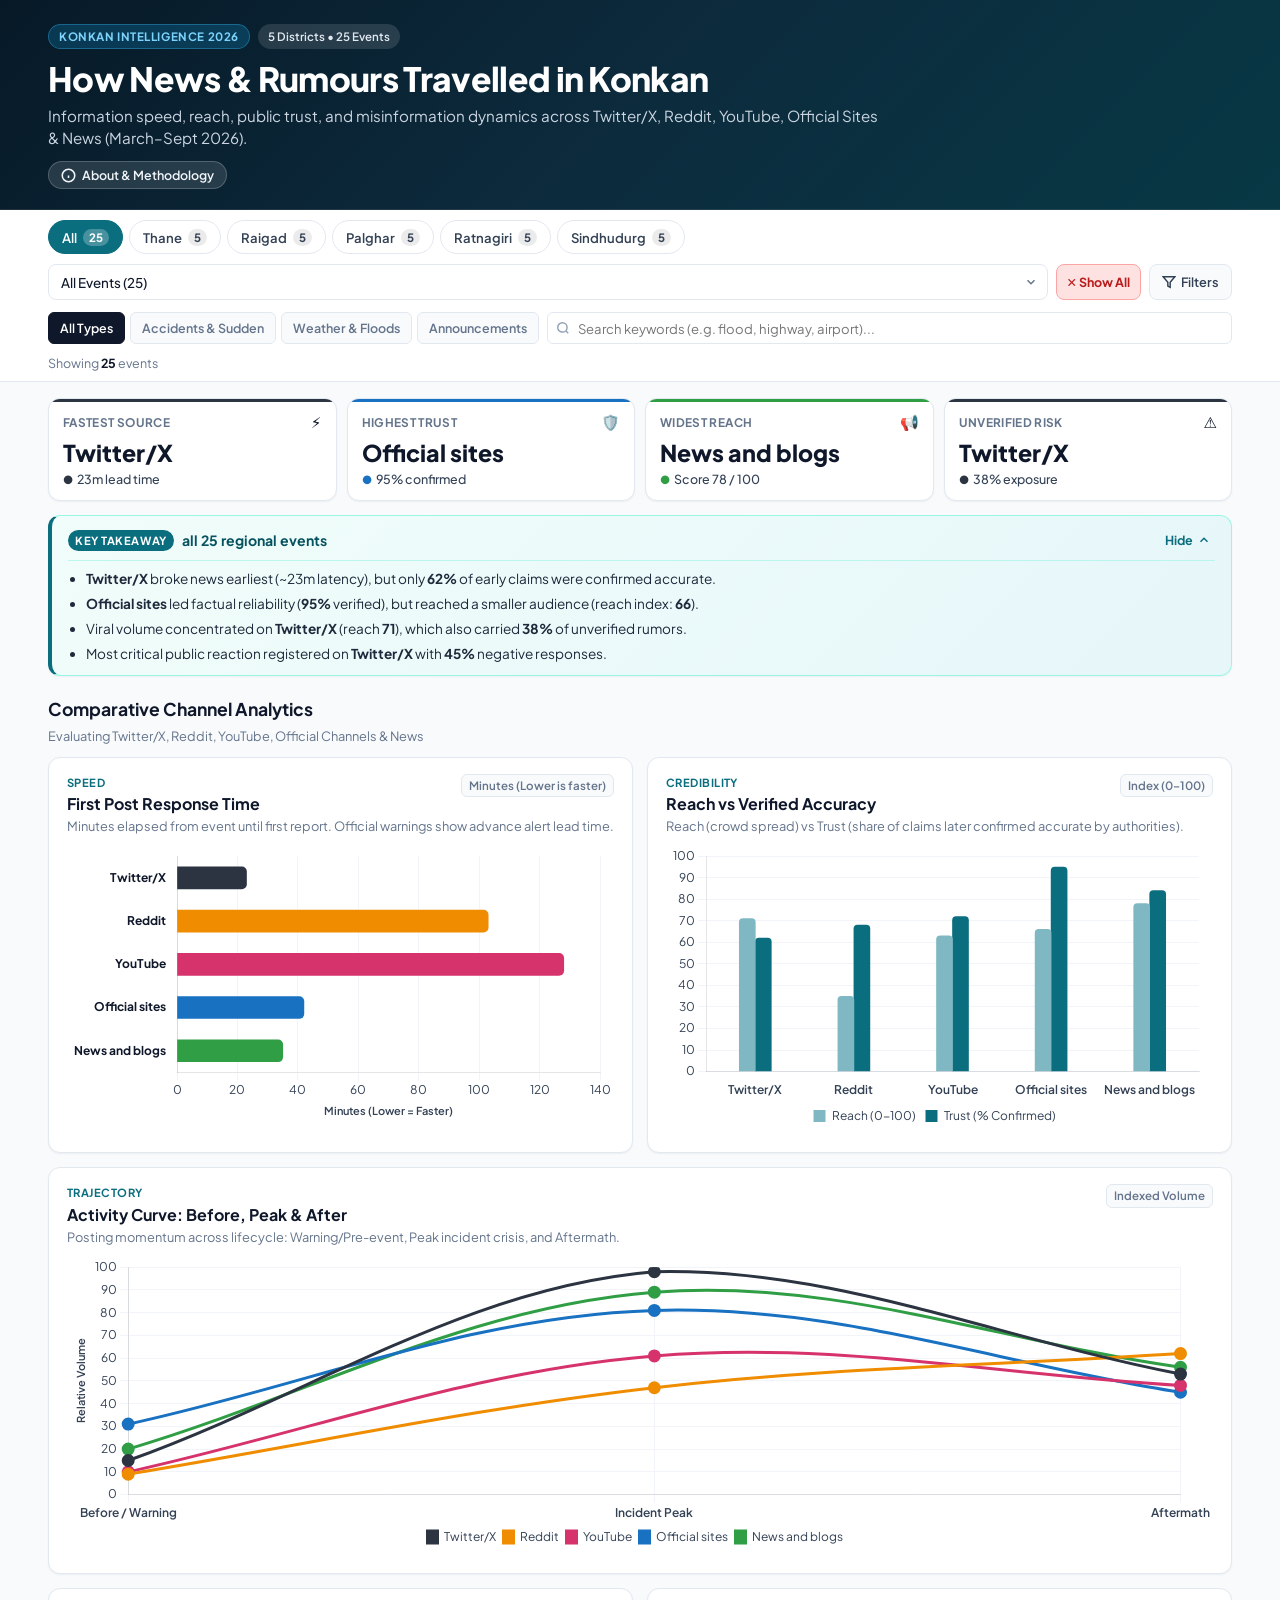
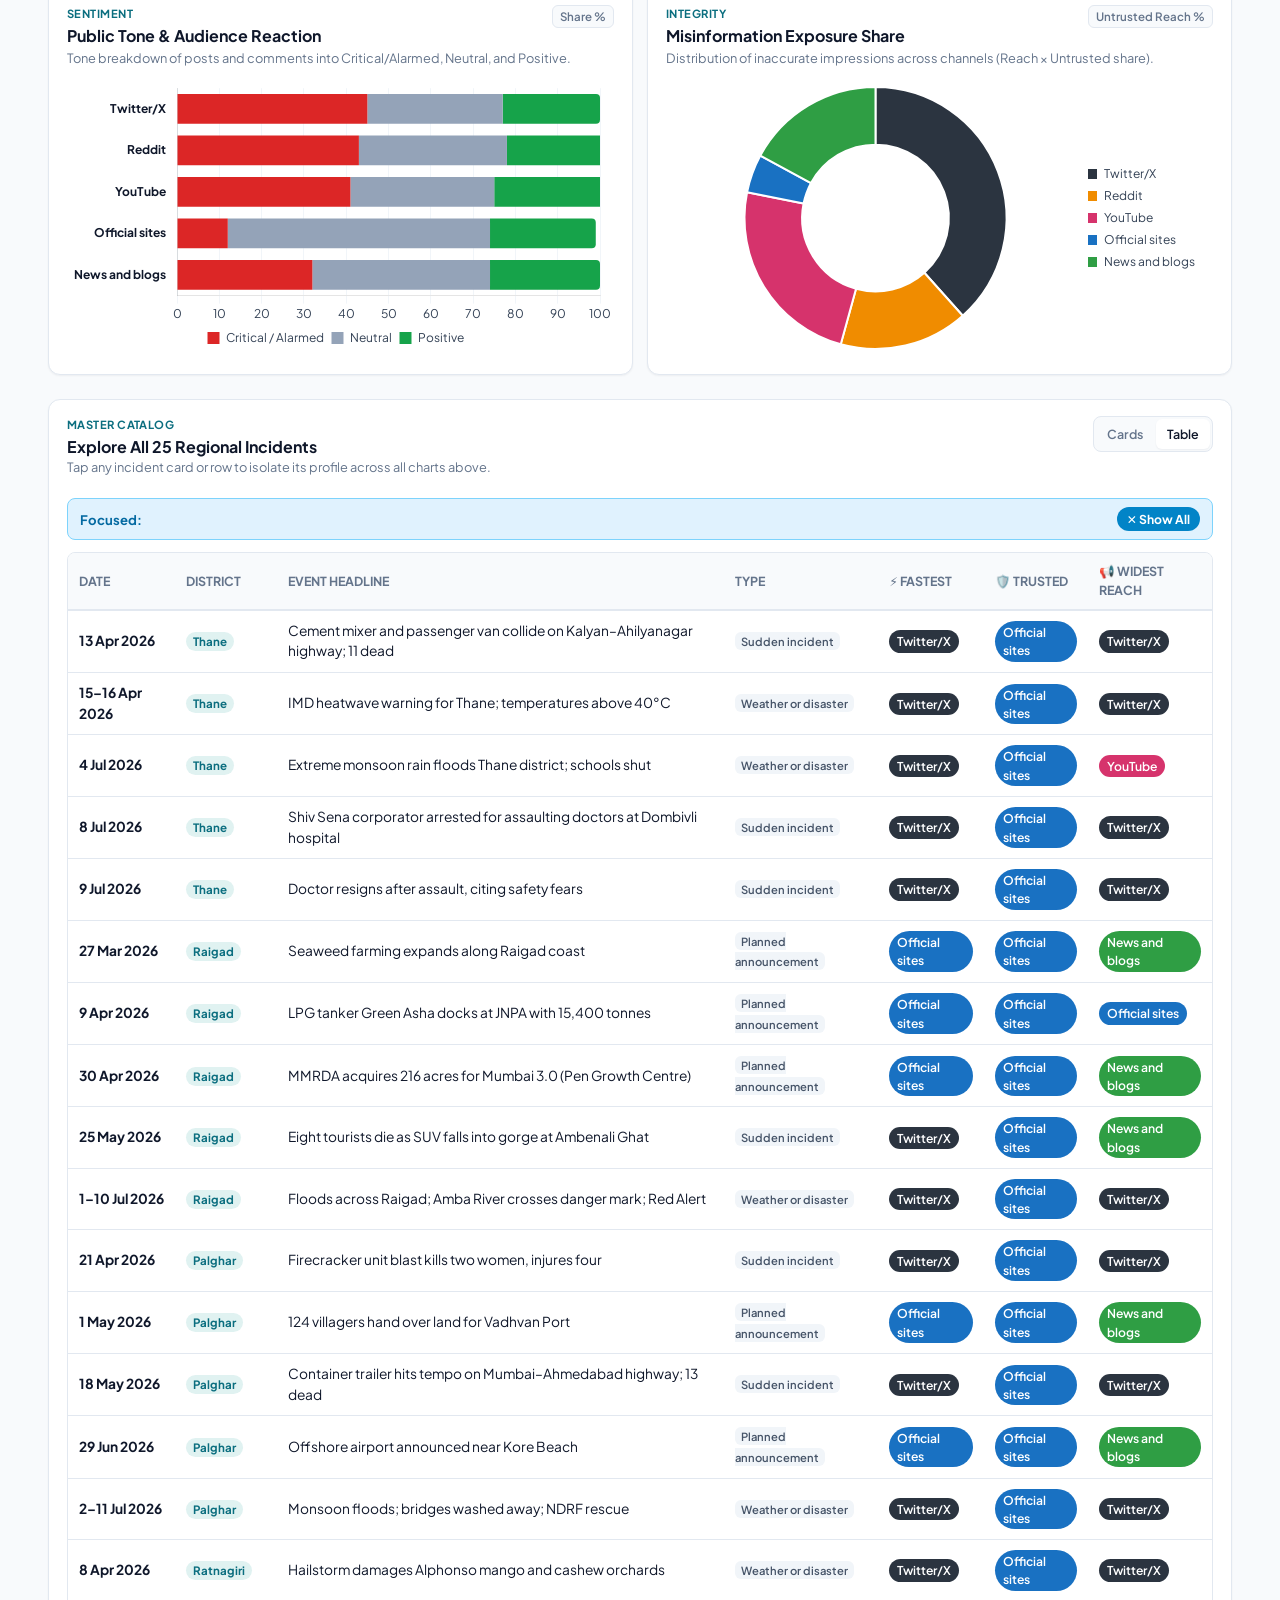
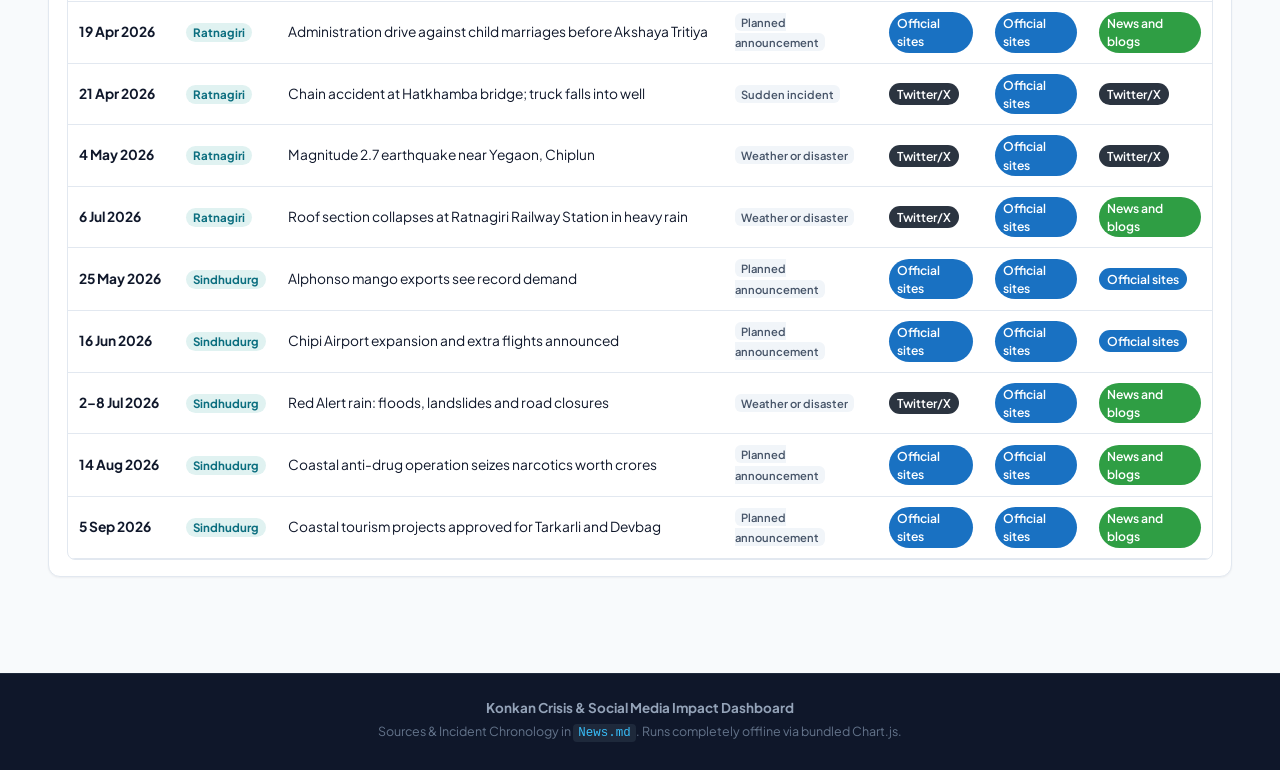
==== dash/index.html @ 069e2e02 "Initial commit" ====
<!DOCTYPE html>
<html lang="en">
<head>
<meta charset="utf-8">
<meta name="viewport" content="width=device-width, initial-scale=1, viewport-fit=cover">
<meta name="theme-color" content="#0b6e7f">
<title>Konkan Crisis & Social Media Impact Dashboard</title>
<link rel="preconnect" href="https://fonts.googleapis.com">
<link rel="preconnect" href="https://fonts.gstatic.com" crossorigin>
<link href="https://fonts.googleapis.com/css2?family=Plus+Jakarta+Sans:wght@400;500;600;700;800&display=swap" rel="stylesheet">
<link rel="stylesheet" href="styles.css">
</head>
<body>

<!-- Header (Clean, Compact, Non-Intrusive) -->
<header class="top">
  <div class="top-content">
    <div class="badge-row">
      <span class="region-badge">Konkan Intelligence 2026</span>
      <span class="coverage-badge">5 Districts • 25 Events</span>
    </div>
    <h1>How News & Rumours Travelled in Konkan</h1>
    <p class="sub">
      Information speed, reach, public trust, and misinformation dynamics across Twitter/X, Reddit, YouTube, Official Sites & News (March–Sept 2026).
    </p>
    <div class="header-actions">
      <button id="toggleInfoBtn" class="btn-subtle" aria-expanded="false" aria-controls="methodologyBanner">
        <svg width="15" height="15" viewBox="0 0 24 24" fill="none" stroke="currentColor" stroke-width="2.5"><circle cx="12" cy="12" r="10"/><path d="M12 16v-4"/><path d="M12 8h.01"/></svg>
        <span>About & Methodology</span>
      </button>
    </div>
  </div>
</header>

<!-- Collapsible Methodology / About Banner -->
<div id="methodologyBanner" class="methodology-banner" hidden>
  <div class="methodology-inner">
    <div>
      <h3>About this Research Model</h3>
      <p>Data aggregates major incident timelines from <strong>News.md</strong> across Thane, Raigad, Palghar, Ratnagiri, and Sindhudurg. Transmission speed, reach, verified trust, and misinformation indices are modelled from incident patterns across social and official channels.</p>
    </div>
    <button id="closeInfoBtn" class="btn-icon" aria-label="Close info panel">✕</button>
  </div>
</div>

<!-- Controls Bar (Mobile-friendly, doesn't eat screen space) -->
<div class="controls-wrapper" id="controlsWrap">
  <nav class="controls" aria-label="Filters and Controls">
    
    <!-- 1. District Swipeable Tabs (Always accessible) -->
    <div class="tabs-container">
      <div class="tabs-scroll" id="tabsScroll" role="tablist">
        <div class="tabs" id="tabs"></div>
      </div>
    </div>

    <!-- 2. Streamlined Controls Row -->
    <div class="controls-main-row">
      
      <!-- Event Select Picker -->
      <div class="select-wrapper">
        <select id="eventSel" aria-label="Select specific incident"></select>
        <svg class="select-chevron" width="14" height="14" viewBox="0 0 24 24" fill="none" stroke="currentColor" stroke-width="2.5"><polyline points="6 9 12 15 18 9"/></svg>
      </div>

      <!-- Quick Reset Button (Visible when single event selected) -->
      <button id="resetEventBtn" class="btn-reset" hidden title="Clear event filter">
        ✕ Show All
      </button>

      <!-- Search & Filters Toggle Button on Mobile -->
      <button id="toggleFiltersBtn" class="btn-filter-toggle" aria-expanded="false">
        <svg width="14" height="14" viewBox="0 0 24 24" fill="none" stroke="currentColor" stroke-width="2.5"><polygon points="22 3 2 3 10 12.46 10 19 14 21 14 12.46 22 3"/></svg>
        <span>Filters</span>
      </button>

    </div>

    <!-- 3. Expandable / Collapsible Secondary Filters -->
    <div class="filters-expandable" id="filtersExpandable">
      
      <!-- Event Type Pills -->
      <div class="type-pills" id="typePills">
        <button class="pill-btn active" data-type="all">All Types</button>
        <button class="pill-btn" data-type="sudden">Accidents & Sudden</button>
        <button class="pill-btn" data-type="disaster">Weather & Floods</button>
        <button class="pill-btn" data-type="announce">Announcements</button>
      </div>

      <!-- Search Input -->
      <div class="search-box">
        <svg class="search-icon" width="14" height="14" viewBox="0 0 24 24" fill="none" stroke="currentColor" stroke-width="2.5"><circle cx="11" cy="11" r="8"/><path d="m21 21-4.35-4.35"/></svg>
        <input type="search" id="searchInput" placeholder="Search keywords (e.g. flood, highway, airport)..." aria-label="Search events">
        <button id="clearSearchBtn" class="clear-input-btn" hidden aria-label="Clear search">✕</button>
      </div>

    </div>

    <!-- 4. Active Filter Summary Bar -->
    <div class="active-filter-bar" id="activeFilterBar">
      <div class="filter-status" id="filterStatusText">Showing all 25 events across Konkan</div>
      <button id="resetAllFiltersBtn" class="btn-link" hidden>Reset filters</button>
    </div>

  </nav>
</div>

<!-- Main Dashboard -->
<main id="mainContent">

  <!-- KPI Cards (2x2 on Mobile, 4-col on Desktop) -->
  <section class="kpis-section">
    <div class="kpis" id="kpis"></div>
  </section>

  <!-- Executive Insight Alert (Collapsible on Mobile to Save Screen Space) -->
  <section class="insight-card" id="insightCard">
    <div class="insight-header" id="insightHeader">
      <div class="insight-header-left">
        <span class="insight-badge">Key Takeaway</span>
        <span class="insight-title" id="insightTitle">Incident Dynamics</span>
      </div>
      <button id="toggleInsightBtn" class="insight-toggle-btn" aria-expanded="true">
        <span id="insightToggleText">Hide</span>
        <svg id="insightToggleIcon" width="14" height="14" viewBox="0 0 24 24" fill="none" stroke="currentColor" stroke-width="2.5"><polyline points="18 15 12 9 6 15"/></svg>
      </button>
    </div>
    <div class="insight-content" id="insightContent" aria-live="polite"></div>
  </section>

  <!-- Visual Analytics Grid -->
  <section class="analytics-section">
    <div class="section-header">
      <h2 class="section-title">Comparative Channel Analytics</h2>
      <span class="section-subtitle">Evaluating Twitter/X, Reddit, YouTube, Official Channels & News</span>
    </div>

    <div class="grid">
      
      <!-- Speed Chart -->
      <article class="card">
        <div class="card-head">
          <div class="card-title-group">
            <span class="card-tag">Speed</span>
            <h2>First Post Response Time</h2>
          </div>
          <span class="card-unit">Minutes (Lower is faster)</span>
        </div>
        <p class="hint">Minutes elapsed from event until first report. Official warnings show advance alert lead time.</p>
        <div class="cv"><canvas id="cSpeed"></canvas></div>
      </article>

      <!-- Reach vs Trust Chart -->
      <article class="card">
        <div class="card-head">
          <div class="card-title-group">
            <span class="card-tag">Credibility</span>
            <h2>Reach vs Verified Accuracy</h2>
          </div>
          <span class="card-unit">Index (0–100)</span>
        </div>
        <p class="hint">Reach (crowd spread) vs Trust (share of claims later confirmed accurate by authorities).</p>
        <div class="cv cv-rt"><canvas id="cRT"></canvas></div>
      </article>

      <!-- Phase Curve Chart (Full width) -->
      <article class="card wide">
        <div class="card-head">
          <div class="card-title-group">
            <span class="card-tag">Trajectory</span>
            <h2>Activity Curve: Before, Peak & After</h2>
          </div>
          <span class="card-unit">Indexed Volume</span>
        </div>
        <p class="hint">Posting momentum across lifecycle: Warning/Pre-event, Peak incident crisis, and Aftermath.</p>
        <div class="cv cv-phase"><canvas id="cPhase"></canvas></div>
      </article>

      <!-- Public Tone Stacked Bar Chart -->
      <article class="card">
        <div class="card-head">
          <div class="card-title-group">
            <span class="card-tag">Sentiment</span>
            <h2>Public Tone & Audience Reaction</h2>
          </div>
          <span class="card-unit">Share %</span>
        </div>
        <p class="hint">Tone breakdown of posts and comments into Critical/Alarmed, Neutral, and Positive.</p>
        <div class="cv cv-sent"><canvas id="cSent"></canvas></div>
      </article>

      <!-- Misinformation Exposure Doughnut Chart -->
      <article class="card">
        <div class="card-head">
          <div class="card-title-group">
            <span class="card-tag">Integrity</span>
            <h2>Misinformation Exposure Share</h2>
          </div>
          <span class="card-unit">Untrusted Reach %</span>
        </div>
        <p class="hint">Distribution of inaccurate impressions across channels (Reach × Untrusted share).</p>
        <div class="cv cv-mis"><canvas id="cMis"></canvas></div>
      </article>

    </div>
  </section>

  <!-- Events Catalog Section -->
  <section class="card events-card" id="eventsSection">
    <div class="events-card-head">
      <div>
        <div class="card-title-group">
          <span class="card-tag">Master Catalog</span>
          <h2>Explore All 25 Regional Incidents</h2>
        </div>
        <p class="hint">Tap any incident card or row to isolate its profile across all charts above.</p>
      </div>

      <div class="events-view-toggle" id="viewToggleGroup">
        <button class="toggle-btn active" id="btnCardsView">Cards</button>
        <button class="toggle-btn" id="btnTableView">Table</button>
      </div>
    </div>

    <!-- Active event inspection banner -->
    <div id="inspectBanner" class="inspect-banner" hidden>
      <div class="inspect-info">
        <span class="inspect-label">Focused:</span>
        <strong id="inspectTitle"></strong>
      </div>
      <button id="inspectClearBtn" class="btn-pill-action">✕ Show All</button>
    </div>

    <!-- Touch-friendly Event Cards for Smartphone -->
    <div class="event-cards-grid" id="eventCards"></div>

    <!-- Desktop Table View -->
    <div class="table-container" id="eventTableWrap">
      <table id="tbl">
        <thead>
          <tr>
            <th>Date</th>
            <th>District</th>
            <th>Event Headline</th>
            <th>Type</th>
            <th>⚡ Fastest</th>
            <th>🛡️ Trusted</th>
            <th>📢 Widest Reach</th>
          </tr>
        </thead>
        <tbody></tbody>
      </table>
    </div>

    <div id="noEventsMessage" class="no-events-message" hidden>
      <p>No incidents match the active filters.</p>
      <button id="clearAllFiltersFromEmpty" class="btn-pill-action">Reset Filters</button>
    </div>
  </section>

</main>

<!-- Floating quick jump button for smartphone -->
<button id="floatingTopBtn" class="floating-btn" aria-label="Jump to charts" title="Jump up to charts">
  <svg width="16" height="16" viewBox="0 0 24 24" fill="none" stroke="currentColor" stroke-width="2.5"><polyline points="18 15 12 9 6 15"/></svg>
  <span>Charts</span>
</button>

<!-- Footer -->
<footer class="app-footer">
  <div class="footer-inner">
    <p><strong>Konkan Crisis & Social Media Impact Dashboard</strong></p>
    <p class="footer-sub">Sources & Incident Chronology in <code>News.md</code>. Runs completely offline via bundled Chart.js.</p>
  </div>
</footer>

<!-- Scripts -->
<script src="vendor/chart.umd.js"></script>
<script src="data.js"></script>
<script src="app.js"></script>
</body>
</html>
---- dash/styles.css ----
/* ==========================================================================
   Konkan Crisis & Social Media Dashboard - Modern Responsive Stylesheet
   Engineered for Mobile Precision & Desktop Visual Excellence
   ========================================================================== */

:root {
  --primary: #0b6e7f;
  --primary-hover: #07525f;
  --primary-subtle: #e6f4f6;
  --primary-border: #bce2e8;
  --primary-glow: rgba(11, 110, 127, 0.16);

  --ink: #0f172a;
  --ink-secondary: #334155;
  --mute: #64748b;
  --light-mute: #94a3b8;
  --line: #e2e8f0;
  --paper: #f8fafc;
  --card: #ffffff;

  --radius-xs: 6px;
  --radius-sm: 8px;
  --radius-md: 12px;
  --radius-lg: 16px;
  --radius-full: 9999px;

  --shadow-xs: 0 1px 2px rgba(15, 23, 42, 0.05);
  --shadow-sm: 0 1px 3px rgba(15, 23, 42, 0.07), 0 1px 2px rgba(15, 23, 42, 0.04);
  --shadow-md: 0 4px 6px -1px rgba(15, 23, 42, 0.08), 0 2px 4px -2px rgba(15, 23, 42, 0.04);
  --shadow-float: 0 10px 24px -3px rgba(11, 110, 127, 0.35);

  --font-sans: 'Plus Jakarta Sans', system-ui, -apple-system, BlinkMacSystemFont, "Segoe UI", Roboto, sans-serif;
}

*, *::before, *::after {
  box-sizing: border-box;
}

html {
  font-size: 16px;
  -webkit-text-size-adjust: 100%;
  scroll-behavior: smooth;
}

body {
  margin: 0;
  padding: 0;
  font-family: var(--font-sans);
  background-color: var(--paper);
  color: var(--ink);
  line-height: 1.5;
  -webkit-font-smoothing: antialiased;
}

:focus-visible {
  outline: 3px solid #38bdf8;
  outline-offset: 2px;
}

/* ==========================================================================
   Header Banner (Clean, Compact, Responsive)
   ========================================================================== */
.top {
  background: linear-gradient(135deg, #071927 0%, #0c2b3d 50%, #073844 100%);
  color: #ffffff;
  padding: 24px clamp(16px, 4vw, 48px) 20px;
  border-bottom: 1px solid rgba(255, 255, 255, 0.1);
}

.top-content {
  max-width: 1280px;
  margin: 0 auto;
}

.badge-row {
  display: flex;
  flex-wrap: wrap;
  gap: 8px;
  margin-bottom: 8px;
}

.region-badge {
  display: inline-flex;
  align-items: center;
  background: rgba(14, 165, 233, 0.22);
  color: #7dd3fc;
  border: 1px solid rgba(56, 189, 248, 0.35);
  font-size: 0.72rem;
  font-weight: 700;
  text-transform: uppercase;
  letter-spacing: 0.05em;
  padding: 3px 10px;
  border-radius: var(--radius-full);
}

.coverage-badge {
  display: inline-flex;
  align-items: center;
  background: rgba(255, 255, 255, 0.12);
  color: #e2e8f0;
  font-size: 0.72rem;
  font-weight: 600;
  padding: 3px 10px;
  border-radius: var(--radius-full);
}

.top h1 {
  margin: 0 0 6px 0;
  font-size: clamp(1.35rem, 2.8vw, 2.1rem);
  font-weight: 800;
  letter-spacing: -0.02em;
  line-height: 1.25;
}

.sub {
  margin: 0 0 12px;
  max-width: 76ch;
  color: #cbd5e1;
  font-size: clamp(0.85rem, 1.4vw, 0.95rem);
  line-height: 1.45;
}

.header-actions {
  display: flex;
  gap: 8px;
}

.btn-subtle {
  display: inline-flex;
  align-items: center;
  gap: 6px;
  background: rgba(255, 255, 255, 0.12);
  color: #f1f5f9;
  border: 1px solid rgba(255, 255, 255, 0.2);
  padding: 5px 12px;
  border-radius: var(--radius-full);
  font-family: inherit;
  font-size: 0.78rem;
  font-weight: 600;
  cursor: pointer;
  transition: all 0.2s ease;
}

.btn-subtle:hover {
  background: rgba(255, 255, 255, 0.22);
}

/* Collapsible methodology panel */
.methodology-banner {
  background: #0d2133;
  color: #e2e8f0;
  border-bottom: 1px solid rgba(255, 255, 255, 0.12);
  padding: 14px clamp(16px, 4vw, 48px);
}

.methodology-inner {
  max-width: 1280px;
  margin: 0 auto;
  display: flex;
  align-items: flex-start;
  justify-content: space-between;
  gap: 16px;
}

.methodology-inner h3 {
  margin: 0 0 4px;
  font-size: 0.92rem;
  color: #38bdf8;
}

.methodology-inner p {
  margin: 0;
  font-size: 0.84rem;
  line-height: 1.45;
  color: #cbd5e1;
}

.btn-icon {
  background: transparent;
  border: none;
  color: #94a3b8;
  font-size: 1.1rem;
  cursor: pointer;
  padding: 4px;
  border-radius: var(--radius-xs);
}

/* ==========================================================================
   Controls Bar (Desktop Sticky, Mobile Streamlined)
   ========================================================================== */
.controls-wrapper {
  background: rgba(255, 255, 255, 0.96);
  backdrop-filter: blur(10px);
  -webkit-backdrop-filter: blur(10px);
  border-bottom: 1px solid var(--line);
  position: sticky;
  top: 0;
  z-index: 100;
}

.controls {
  max-width: 1280px;
  margin: 0 auto;
  padding: 8px clamp(16px, 4vw, 48px);
  display: flex;
  flex-direction: column;
  gap: 8px;
}

/* Swipeable District Tabs */
.tabs-container {
  display: flex;
  align-items: center;
  overflow: hidden;
}

.tabs-scroll {
  overflow-x: auto;
  -webkit-overflow-scrolling: touch;
  scrollbar-width: none;
  padding: 2px 0;
  width: 100%;
}

.tabs-scroll::-webkit-scrollbar {
  display: none;
}

.tabs {
  display: flex;
  gap: 6px;
  width: max-content;
}

.tab {
  background: #ffffff;
  border: 1px solid var(--line);
  color: var(--ink-secondary);
  padding: 6px 13px;
  border-radius: var(--radius-full);
  font-family: inherit;
  font-size: 0.82rem;
  font-weight: 600;
  cursor: pointer;
  white-space: nowrap;
  display: inline-flex;
  align-items: center;
  gap: 6px;
  min-height: 34px;
  transition: all 0.15s ease;
  user-select: none;
  -webkit-tap-highlight-color: transparent;
}

.tab:hover {
  background: var(--primary-subtle);
  border-color: var(--primary-border);
  color: var(--primary);
}

.tab[aria-selected="true"] {
  background: var(--primary);
  border-color: var(--primary);
  color: #ffffff;
}

.tab .tab-count {
  font-size: 0.72rem;
  padding: 1px 6px;
  border-radius: 999px;
  background: rgba(0, 0, 0, 0.08);
  font-weight: 700;
}

.tab[aria-selected="true"] .tab-count {
  background: rgba(255, 255, 255, 0.25);
  color: #ffffff;
}

/* Controls Main Row (Dropdown + Filter Toggle) */
.controls-main-row {
  display: flex;
  align-items: center;
  gap: 8px;
}

.select-wrapper {
  position: relative;
  flex: 1;
}

select {
  width: 100%;
  appearance: none;
  -webkit-appearance: none;
  font-family: inherit;
  font-size: 0.84rem;
  padding: 7px 32px 7px 12px;
  border: 1px solid var(--line);
  border-radius: var(--radius-sm);
  background: #ffffff;
  color: var(--ink);
  font-weight: 500;
  cursor: pointer;
  min-height: 36px;
  text-overflow: ellipsis;
  white-space: nowrap;
  overflow: hidden;
}

select:focus {
  border-color: var(--primary);
  box-shadow: 0 0 0 3px var(--primary-glow);
  outline: none;
}

.select-chevron {
  position: absolute;
  right: 10px;
  top: 50%;
  transform: translateY(-50%);
  color: var(--mute);
  pointer-events: none;
}

.btn-reset {
  background: #fee2e2;
  color: #b91c1c;
  border: 1px solid #fca5a5;
  padding: 6px 10px;
  border-radius: var(--radius-sm);
  font-family: inherit;
  font-size: 0.78rem;
  font-weight: 700;
  cursor: pointer;
  white-space: nowrap;
  min-height: 36px;
  display: inline-flex;
  align-items: center;
}

.btn-filter-toggle {
  background: var(--paper);
  border: 1px solid var(--line);
  color: var(--ink-secondary);
  padding: 6px 12px;
  border-radius: var(--radius-sm);
  font-family: inherit;
  font-size: 0.8rem;
  font-weight: 600;
  cursor: pointer;
  display: inline-flex;
  align-items: center;
  gap: 5px;
  min-height: 36px;
  white-space: nowrap;
}

.btn-filter-toggle.active {
  background: var(--ink);
  color: #ffffff;
  border-color: var(--ink);
}

/* Secondary Filters */
.filters-expandable {
  display: flex;
  flex-wrap: wrap;
  align-items: center;
  gap: 8px;
  padding-top: 4px;
}

.type-pills {
  display: flex;
  gap: 5px;
  overflow-x: auto;
  -webkit-overflow-scrolling: touch;
  scrollbar-width: none;
}

.type-pills::-webkit-scrollbar {
  display: none;
}

.pill-btn {
  background: var(--paper);
  border: 1px solid var(--line);
  color: var(--mute);
  padding: 5px 11px;
  border-radius: var(--radius-xs);
  font-family: inherit;
  font-size: 0.78rem;
  font-weight: 600;
  cursor: pointer;
  white-space: nowrap;
  min-height: 32px;
  display: inline-flex;
  align-items: center;
}

.pill-btn.active {
  background: var(--ink);
  border-color: var(--ink);
  color: #ffffff;
}

.search-box {
  position: relative;
  display: flex;
  align-items: center;
  flex: 1;
  min-width: 170px;
}

.search-icon {
  position: absolute;
  left: 9px;
  color: var(--light-mute);
  pointer-events: none;
}

.search-box input {
  width: 100%;
  padding: 6px 28px 6px 30px;
  font-family: inherit;
  font-size: 0.82rem;
  border: 1px solid var(--line);
  border-radius: var(--radius-xs);
  background: #ffffff;
  color: var(--ink);
  min-height: 32px;
}

.search-box input:focus {
  border-color: var(--primary);
  outline: none;
}

.clear-input-btn {
  position: absolute;
  right: 6px;
  background: transparent;
  border: none;
  color: var(--mute);
  font-size: 0.8rem;
  cursor: pointer;
  padding: 3px;
}

/* Active Filter Summary */
.active-filter-bar {
  display: flex;
  align-items: center;
  justify-content: space-between;
  font-size: 0.78rem;
  color: var(--mute);
  padding-top: 2px;
}

.filter-status b {
  color: var(--ink);
}

.btn-link {
  background: transparent;
  border: none;
  color: var(--primary);
  font-family: inherit;
  font-size: 0.78rem;
  font-weight: 700;
  text-decoration: underline;
  cursor: pointer;
  padding: 0;
}

/* ==========================================================================
   Main Content Layout
   ========================================================================== */
main {
  max-width: 1280px;
  margin: 0 auto;
  padding: 16px clamp(16px, 4vw, 48px) 60px;
}

.section-header {
  margin-bottom: 10px;
}

.section-title {
  margin: 0;
  font-size: 1.1rem;
  font-weight: 700;
  color: var(--ink);
}

.section-subtitle {
  font-size: 0.8rem;
  color: var(--mute);
}

/* ==========================================================================
   KPI Cards (2x2 Grid on Mobile, 4-col on Desktop)
   ========================================================================== */
.kpis-section {
  margin-bottom: 14px;
}

.kpis {
  display: grid;
  grid-template-columns: repeat(4, 1fr);
  gap: 10px;
}

.kpi {
  background: var(--card);
  border: 1px solid var(--line);
  border-radius: var(--radius-md);
  padding: 12px 14px;
  position: relative;
  overflow: hidden;
  box-shadow: var(--shadow-xs);
  display: flex;
  flex-direction: column;
  justify-content: space-between;
}

.kpi::before {
  content: "";
  position: absolute;
  top: 0;
  left: 0;
  right: 0;
  height: 3px;
  background-color: var(--c, var(--primary));
}

.kpi-header {
  display: flex;
  align-items: center;
  justify-content: space-between;
  margin-bottom: 4px;
}

.kpi .l {
  font-size: 0.74rem;
  font-weight: 700;
  color: var(--mute);
  text-transform: uppercase;
  letter-spacing: 0.03em;
}

.kpi-icon {
  font-size: 0.95rem;
}

.kpi .v {
  font-size: clamp(1.15rem, 2vw, 1.45rem);
  font-weight: 800;
  color: var(--ink);
  margin: 1px 0 3px;
  line-height: 1.2;
}

.kpi .d {
  font-size: 0.78rem;
  color: var(--ink-secondary);
  font-weight: 500;
  display: flex;
  align-items: center;
  gap: 4px;
  white-space: nowrap;
  overflow: hidden;
  text-overflow: ellipsis;
}

.kpi .d-badge {
  font-size: 0.7rem;
}

/* ==========================================================================
   Executive Insight Alert (Collapsible on Mobile)
   ========================================================================== */
.insight-card {
  background: linear-gradient(135deg, #f0fdfa 0%, #e6f6f9 100%);
  border: 1px solid #99f6e4;
  border-left: 4px solid var(--primary);
  border-radius: var(--radius-md);
  padding: 12px 16px;
  margin-bottom: 20px;
  box-shadow: var(--shadow-xs);
}

.insight-header {
  display: flex;
  align-items: center;
  justify-content: space-between;
  cursor: pointer;
  user-select: none;
}

.insight-header-left {
  display: flex;
  align-items: center;
  gap: 8px;
  flex: 1;
  min-width: 0;
}

.insight-badge {
  background: var(--primary);
  color: #ffffff;
  font-size: 0.7rem;
  font-weight: 700;
  text-transform: uppercase;
  letter-spacing: 0.05em;
  padding: 2px 7px;
  border-radius: var(--radius-full);
  white-space: nowrap;
}

.insight-title {
  font-size: 0.88rem;
  font-weight: 700;
  color: var(--primary-hover);
  white-space: nowrap;
  overflow: hidden;
  text-overflow: ellipsis;
}

.insight-toggle-btn {
  background: transparent;
  border: none;
  color: var(--primary);
  font-family: inherit;
  font-size: 0.78rem;
  font-weight: 700;
  display: inline-flex;
  align-items: center;
  gap: 4px;
  cursor: pointer;
  padding: 4px;
}

.insight-content {
  margin-top: 8px;
  padding-top: 8px;
  border-top: 1px solid rgba(153, 246, 228, 0.6);
}

.insight-content.collapsed {
  display: none;
}

.insight-content ul {
  margin: 0;
  padding-left: 18px;
  display: flex;
  flex-direction: column;
  gap: 5px;
}

.insight-content li {
  font-size: 0.85rem;
  color: #1e293b;
  line-height: 1.45;
}

/* ==========================================================================
   Analytics Grid & Legible Charts
   ========================================================================== */
.analytics-section {
  margin-bottom: 24px;
}

.grid {
  display: grid;
  grid-template-columns: repeat(2, minmax(0, 1fr));
  gap: 14px;
}

.card {
  background: var(--card);
  border: 1px solid var(--line);
  border-radius: var(--radius-md);
  padding: 16px 18px;
  box-shadow: var(--shadow-xs);
  display: flex;
  flex-direction: column;
}

.card.wide {
  grid-column: 1 / -1;
}

.card-head {
  display: flex;
  align-items: flex-start;
  justify-content: space-between;
  gap: 10px;
  margin-bottom: 2px;
}

.card-title-group {
  display: flex;
  flex-direction: column;
  gap: 2px;
}

.card-tag {
  font-size: 0.7rem;
  font-weight: 700;
  text-transform: uppercase;
  letter-spacing: 0.04em;
  color: var(--primary);
}

.card h2 {
  margin: 0;
  font-size: 1rem;
  font-weight: 700;
  color: var(--ink);
}

.card-unit {
  font-size: 0.72rem;
  font-weight: 600;
  color: var(--mute);
  background: var(--paper);
  border: 1px solid var(--line);
  padding: 2px 7px;
  border-radius: var(--radius-xs);
  white-space: nowrap;
}

.hint {
  margin: 0 0 10px 0;
  color: var(--mute);
  font-size: 0.8rem;
  line-height: 1.4;
}

.cv {
  position: relative;
  height: 280px;
  width: 100%;
}

.cv-rt {
  height: 290px;
}

.cv-phase {
  height: 300px;
}

.cv-sent {
  height: 280px;
}

.cv-mis {
  height: 280px;
}

/* ==========================================================================
   Events Explorer Section (Cards & Table)
   ========================================================================== */
.events-card {
  margin-top: 20px;
}

.events-card-head {
  display: flex;
  align-items: flex-start;
  justify-content: space-between;
  flex-wrap: wrap;
  gap: 10px;
  margin-bottom: 12px;
}

.events-view-toggle {
  display: inline-flex;
  background: var(--paper);
  border: 1px solid var(--line);
  border-radius: var(--radius-sm);
  padding: 2px;
  gap: 2px;
}

.toggle-btn {
  background: transparent;
  border: none;
  font-family: inherit;
  font-size: 0.78rem;
  font-weight: 600;
  color: var(--mute);
  padding: 5px 11px;
  border-radius: var(--radius-xs);
  cursor: pointer;
  min-height: 30px;
}

.toggle-btn.active {
  background: #ffffff;
  color: var(--ink);
  box-shadow: var(--shadow-xs);
}

.inspect-banner {
  background: #e0f2fe;
  border: 1px solid #7dd3fc;
  border-radius: var(--radius-sm);
  padding: 8px 12px;
  margin-bottom: 12px;
  display: flex;
  align-items: center;
  justify-content: space-between;
  gap: 10px;
}

.inspect-info {
  font-size: 0.82rem;
  color: #0369a1;
}

.inspect-label {
  font-weight: 700;
  margin-right: 4px;
}

.btn-pill-action {
  background: #0284c7;
  color: #ffffff;
  border: none;
  font-family: inherit;
  font-size: 0.76rem;
  font-weight: 700;
  padding: 4px 10px;
  border-radius: var(--radius-full);
  cursor: pointer;
}

/* Event Cards Grid */
.event-cards-grid {
  display: grid;
  grid-template-columns: repeat(auto-fill, minmax(300px, 1fr));
  gap: 10px;
}

.event-card-item {
  background: #ffffff;
  border: 1px solid var(--line);
  border-radius: var(--radius-md);
  padding: 12px 14px;
  cursor: pointer;
  transition: all 0.15s ease;
  display: flex;
  flex-direction: column;
  justify-content: space-between;
  -webkit-tap-highlight-color: transparent;
}

.event-card-item:hover {
  border-color: var(--primary-border);
  background: #fafcfe;
}

.event-card-item.selected {
  border: 2px solid var(--primary);
  background: var(--primary-subtle);
  box-shadow: 0 0 0 3px var(--primary-glow);
}

.event-card-top {
  display: flex;
  align-items: center;
  justify-content: space-between;
  gap: 6px;
  margin-bottom: 6px;
}

.event-date-chip {
  font-size: 0.74rem;
  font-weight: 700;
  color: var(--mute);
  background: #f1f5f9;
  padding: 2px 7px;
  border-radius: var(--radius-xs);
}

.event-badges-wrap {
  display: flex;
  gap: 5px;
  align-items: center;
}

.badge-district {
  font-size: 0.72rem;
  font-weight: 700;
  color: #0b6e7f;
  background: #e0f2f1;
  padding: 2px 7px;
  border-radius: var(--radius-full);
}

.badge-type {
  font-size: 0.7rem;
  font-weight: 600;
  color: #475569;
  background: #f1f5f9;
  padding: 2px 6px;
  border-radius: var(--radius-xs);
}

.event-card-title {
  margin: 0 0 10px;
  font-size: 0.9rem;
  font-weight: 700;
  line-height: 1.4;
  color: var(--ink);
}

.event-card-metrics {
  display: grid;
  grid-template-columns: repeat(3, 1fr);
  gap: 5px;
  padding-top: 8px;
  border-top: 1px solid var(--line);
}

.metric-pill {
  display: flex;
  flex-direction: column;
  background: var(--paper);
  padding: 4px;
  border-radius: var(--radius-xs);
  text-align: center;
}

.metric-pill-label {
  font-size: 0.66rem;
  font-weight: 600;
  color: var(--mute);
  margin-bottom: 2px;
}

.metric-pill-val {
  font-size: 0.72rem;
  font-weight: 700;
  color: #ffffff;
  padding: 2px 4px;
  border-radius: 4px;
  white-space: nowrap;
  overflow: hidden;
  text-overflow: ellipsis;
}

/* Desktop Table View */
.table-container {
  overflow-x: auto;
  border: 1px solid var(--line);
  border-radius: var(--radius-sm);
}

table {
  width: 100%;
  border-collapse: collapse;
  font-size: 0.86rem;
  min-width: 800px;
}

th {
  text-align: left;
  background: #f8fafc;
  color: var(--mute);
  font-weight: 700;
  font-size: 0.78rem;
  text-transform: uppercase;
  padding: 9px 11px;
  border-bottom: 2px solid var(--line);
}

td {
  padding: 10px 11px;
  border-bottom: 1px solid var(--line);
}

tbody tr {
  cursor: pointer;
}

tbody tr:hover {
  background-color: #f1f8f9;
}

tbody tr.on {
  background-color: var(--primary-subtle);
  font-weight: 600;
}

.chip {
  display: inline-flex;
  align-items: center;
  padding: 2px 8px;
  border-radius: var(--radius-full);
  font-size: 0.76rem;
  font-weight: 600;
  color: #ffffff;
}

.no-events-message {
  text-align: center;
  padding: 30px 15px;
  color: var(--mute);
}

/* Floating Jump to Charts Button */
.floating-btn {
  position: fixed;
  bottom: 18px;
  right: 18px;
  z-index: 99;
  background: var(--primary);
  color: #ffffff;
  border: none;
  border-radius: var(--radius-full);
  padding: 9px 16px;
  font-family: inherit;
  font-size: 0.82rem;
  font-weight: 700;
  display: inline-flex;
  align-items: center;
  gap: 5px;
  box-shadow: var(--shadow-float);
  cursor: pointer;
  opacity: 0;
  visibility: hidden;
  transform: translateY(8px);
  transition: all 0.2s ease;
}

.floating-btn.visible {
  opacity: 1;
  visibility: visible;
  transform: translateY(0);
}

/* Footer */
.app-footer {
  background: #0f172a;
  color: #94a3b8;
  padding: 24px clamp(16px, 4vw, 48px);
  border-top: 1px solid #1e293b;
  margin-top: 36px;
}

.footer-inner {
  max-width: 1280px;
  margin: 0 auto;
  text-align: center;
  font-size: 0.84rem;
}

.footer-inner p {
  margin: 0 0 4px 0;
}

.footer-sub {
  font-size: 0.78rem;
  color: #64748b;
}

.footer-sub code {
  background: #1e293b;
  color: #38bdf8;
  padding: 2px 5px;
  border-radius: 4px;
}

/* ==========================================================================
   Responsive Breakpoints & Smartphone Optimization
   ========================================================================== */

/* Tablet (<= 992px) */
@media (max-width: 992px) {
  .kpis {
    grid-template-columns: repeat(2, 1fr);
  }
}

/* Smartphone & Small Tablet (<= 768px) */
@media (max-width: 768px) {
  /* On smartphones, DO NOT let sticky controls cover 50% of the screen */
  .controls-wrapper {
    position: relative;
    top: auto;
  }

  .top {
    padding: 16px 14px;
  }

  .top h1 {
    font-size: 1.35rem;
  }

  .sub {
    font-size: 0.82rem;
    margin-bottom: 8px;
  }

  .controls {
    padding: 8px 12px;
  }

  /* Expandable filters collapsed on mobile unless toggled */
  .filters-expandable {
    display: none;
    flex-direction: column;
    align-items: stretch;
    padding: 8px 0;
    border-top: 1px solid var(--line);
  }

  .filters-expandable.open {
    display: flex;
  }

  .grid {
    grid-template-columns: 1fr;
    gap: 12px;
  }

  .card {
    padding: 12px 14px;
  }

  .kpis {
    grid-template-columns: repeat(2, 1fr);
    gap: 8px;
  }

  .kpi {
    padding: 10px 12px;
  }

  .kpi .v {
    font-size: 1.15rem;
  }

  .cv {
    height: 250px;
  }

  .cv-rt {
    height: 280px; /* Ample space for horizontal bars on mobile */
  }

  .cv-phase {
    height: 270px;
  }

  .cv-sent {
    height: 260px;
  }

  .cv-mis {
    height: 270px;
  }

  .event-cards-grid {
    grid-template-columns: 1fr;
  }
}

/* Small Smartphone (<= 480px) */
@media (max-width: 480px) {
  .top {
    padding: 14px 12px;
  }

  .top h1 {
    font-size: 1.25rem;
  }

  .tab {
    padding: 5px 11px;
    font-size: 0.78rem;
    min-height: 32px;
  }

  .kpis {
    grid-template-columns: 1fr 1fr;
    gap: 6px;
  }

  .kpi {
    padding: 9px 10px;
  }

  .kpi .l {
    font-size: 0.68rem;
  }

  .kpi .v {
    font-size: 1.1rem;
  }

  .kpi .d {
    font-size: 0.72rem;
  }

  .event-card-item {
    padding: 10px 12px;
  }

  .event-card-title {
    font-size: 0.86rem;
  }
}
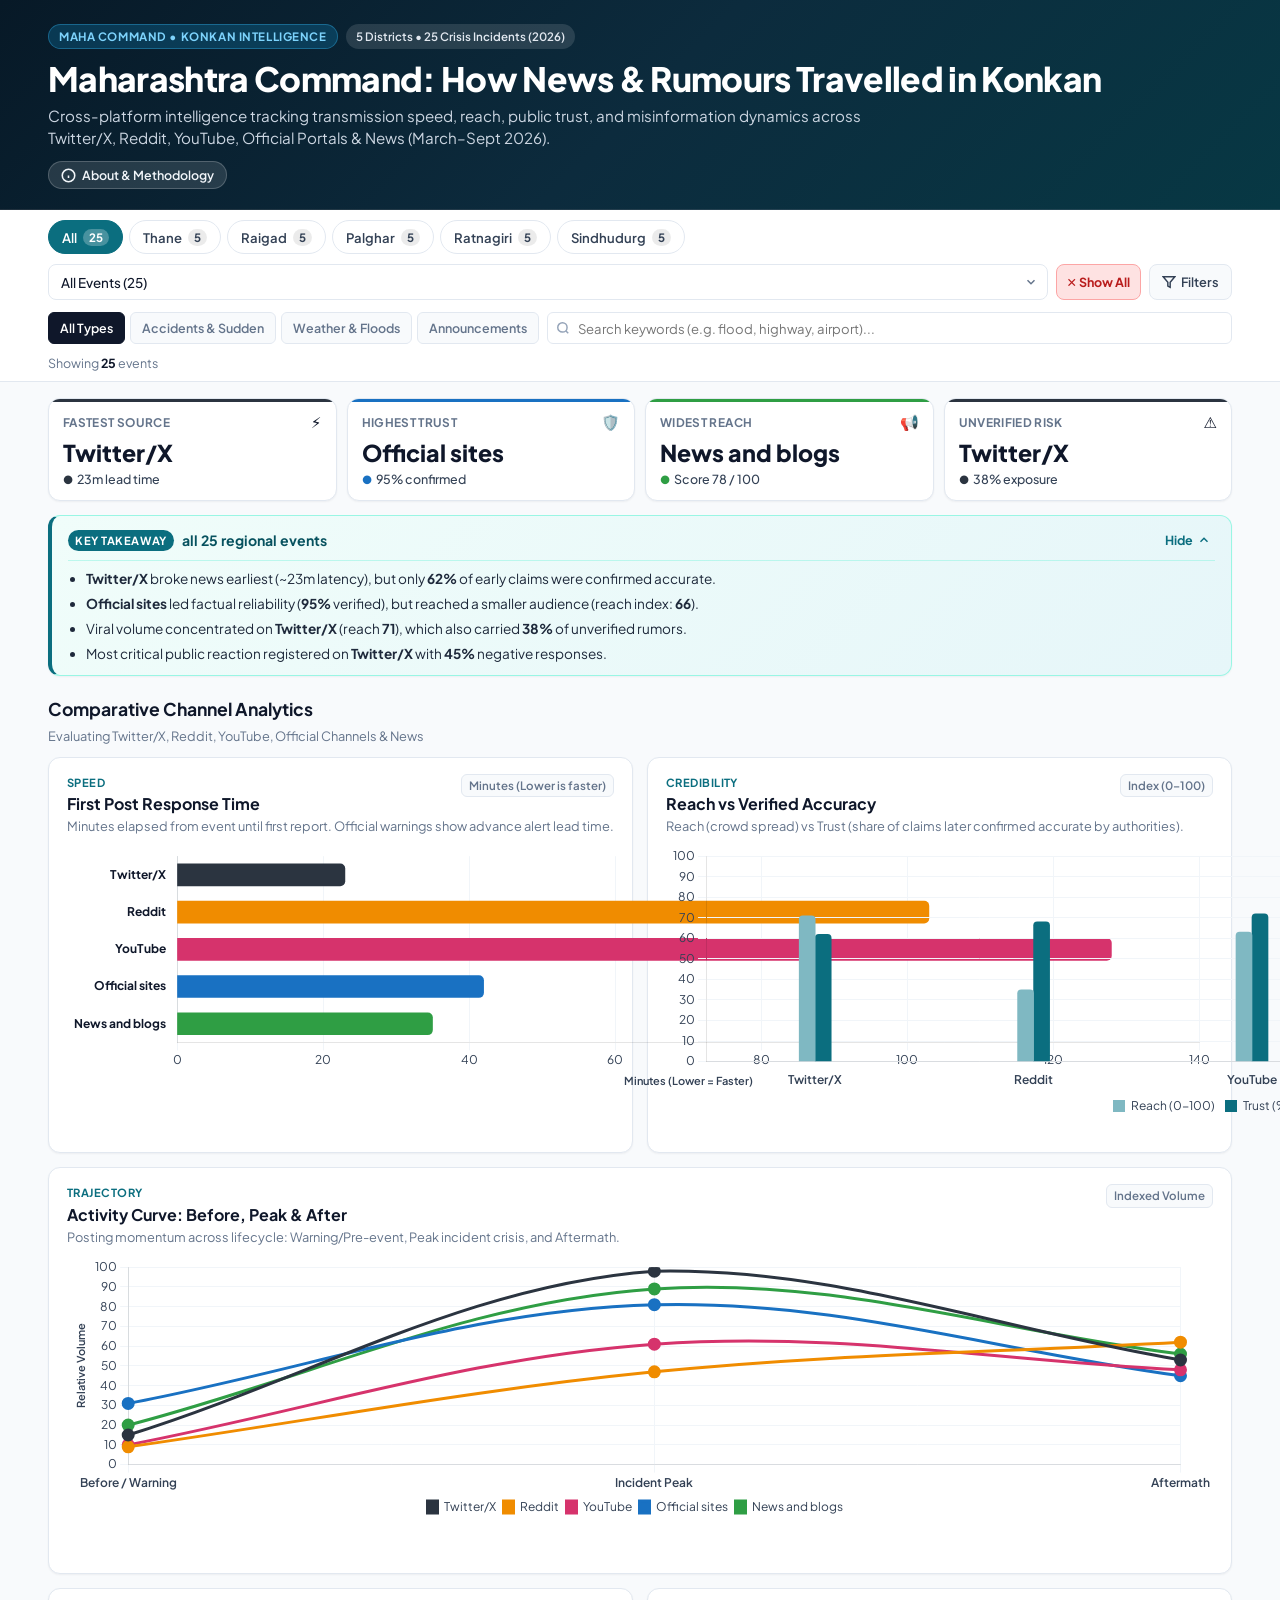
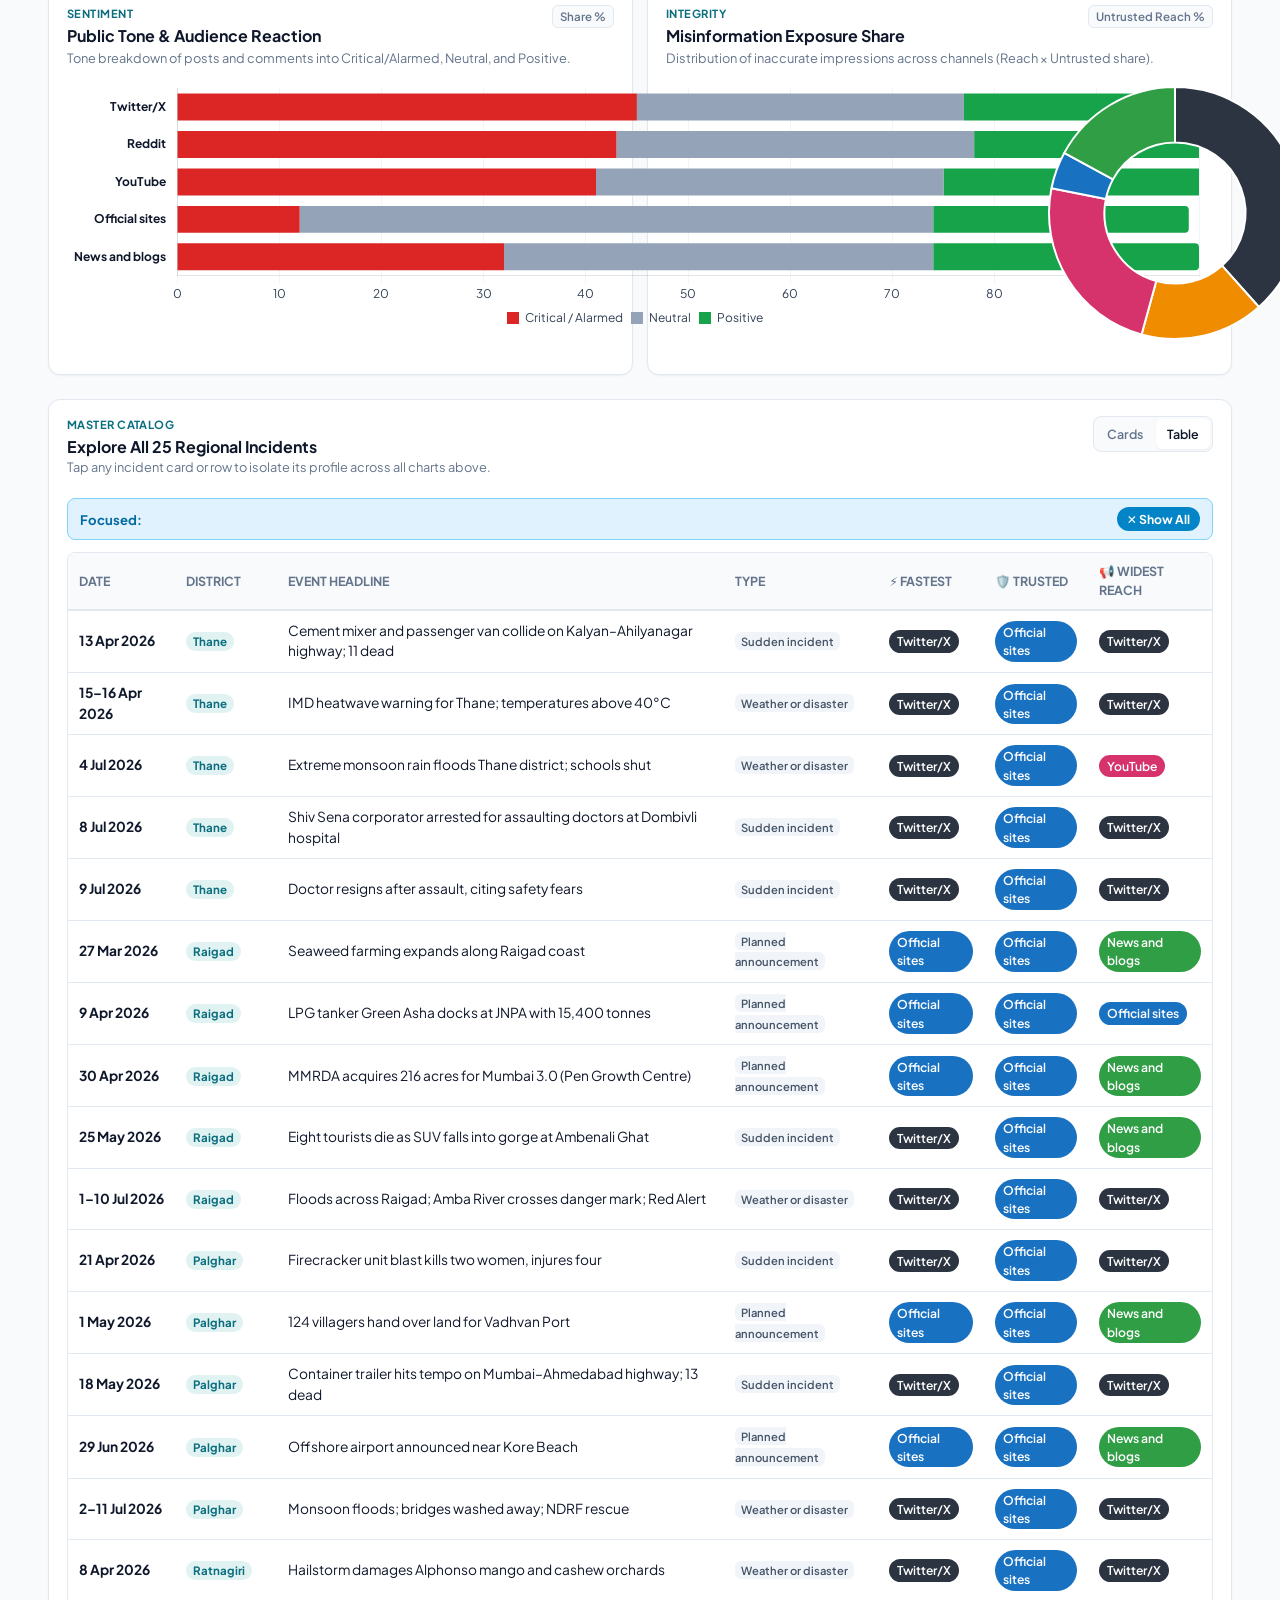
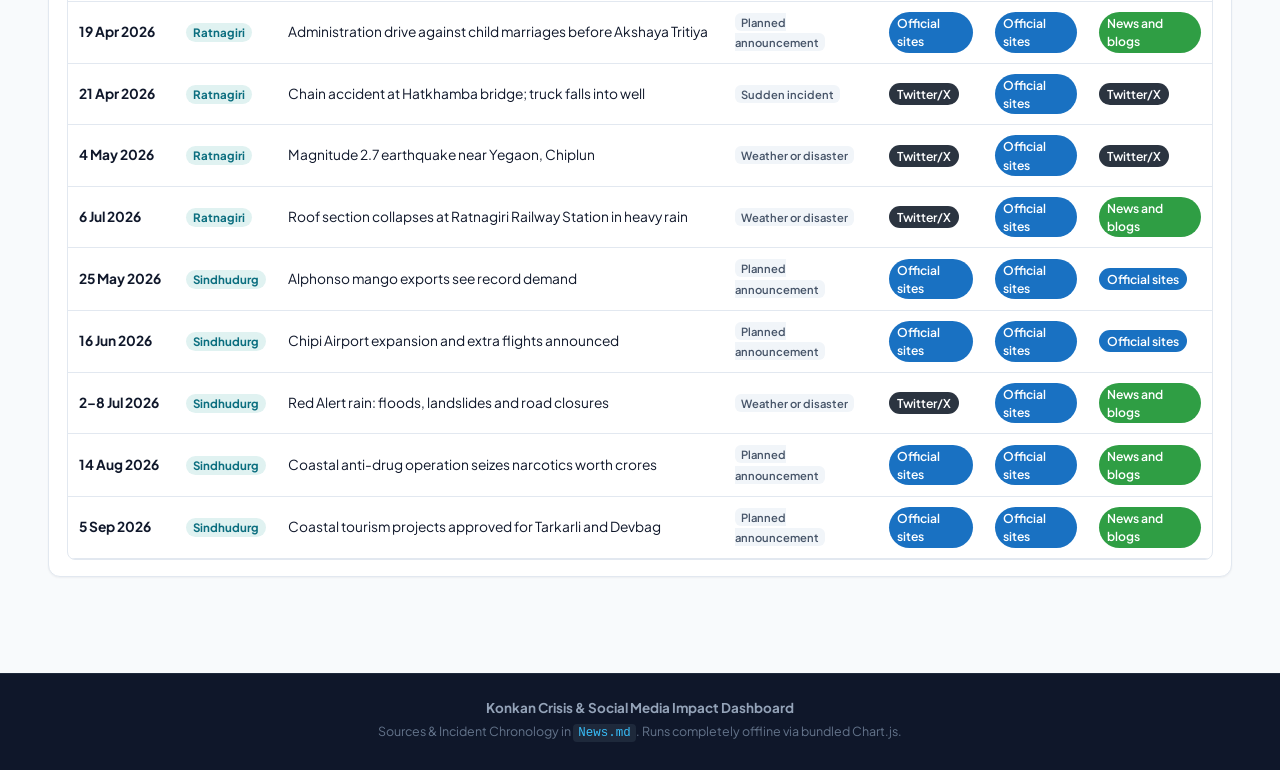
==== commit a61afc0e: "Update HTML headers and meta tags with domain-agnostic Maha Command branding" ====
--- a/dash/index.html
+++ b/dash/index.html
@@ -4,7 +4,18 @@
 <meta charset="utf-8">
 <meta name="viewport" content="width=device-width, initial-scale=1, viewport-fit=cover">
 <meta name="theme-color" content="#0b6e7f">
-<title>Konkan Crisis & Social Media Impact Dashboard</title>
+<title>Maharashtra Command Center | Konkan Crisis & Social Media Intelligence Dashboard</title>
+<meta name="description" content="Interactive intelligence dashboard tracking crisis information speed, social reach, verified trust, and rumour dynamics across Konkan districts (March–September 2026).">
+
+<!-- Open Graph / Social Sharing (Domain-Agnostic) -->
+<meta property="og:site_name" content="Maharashtra Command Center">
+<meta property="og:title" content="Maharashtra Command Center | Konkan Crisis & Social Media Intelligence Dashboard">
+<meta property="og:description" content="Multi-channel analysis of transmission speed, reach, public trust, and rumour containment across Twitter/X, Reddit, YouTube, and official channels.">
+<meta property="og:type" content="website">
+<meta name="twitter:card" content="summary">
+<meta name="twitter:title" content="Maharashtra Command Center | Konkan Crisis Intelligence">
+<meta name="twitter:description" content="Crisis information flow, public trust, and misinformation containment across Konkan districts.">
+
 <link rel="preconnect" href="https://fonts.googleapis.com">
 <link rel="preconnect" href="https://fonts.gstatic.com" crossorigin>
 <link href="https://fonts.googleapis.com/css2?family=Plus+Jakarta+Sans:wght@400;500;600;700;800&display=swap" rel="stylesheet">
@@ -16,12 +27,12 @@
 <header class="top">
   <div class="top-content">
     <div class="badge-row">
-      <span class="region-badge">Konkan Intelligence 2026</span>
-      <span class="coverage-badge">5 Districts • 25 Events</span>
-    </div>
-    <h1>How News & Rumours Travelled in Konkan</h1>
+      <span class="region-badge">Maha Command • Konkan Intelligence</span>
+      <span class="coverage-badge">5 Districts • 25 Crisis Incidents (2026)</span>
+    </div>
+    <h1>Maharashtra Command: How News & Rumours Travelled in Konkan</h1>
     <p class="sub">
-      Information speed, reach, public trust, and misinformation dynamics across Twitter/X, Reddit, YouTube, Official Sites & News (March–Sept 2026).
+      Cross-platform intelligence tracking transmission speed, reach, public trust, and misinformation dynamics across Twitter/X, Reddit, YouTube, Official Portals & News (March–Sept 2026).
     </p>
     <div class="header-actions">
       <button id="toggleInfoBtn" class="btn-subtle" aria-expanded="false" aria-controls="methodologyBanner">
